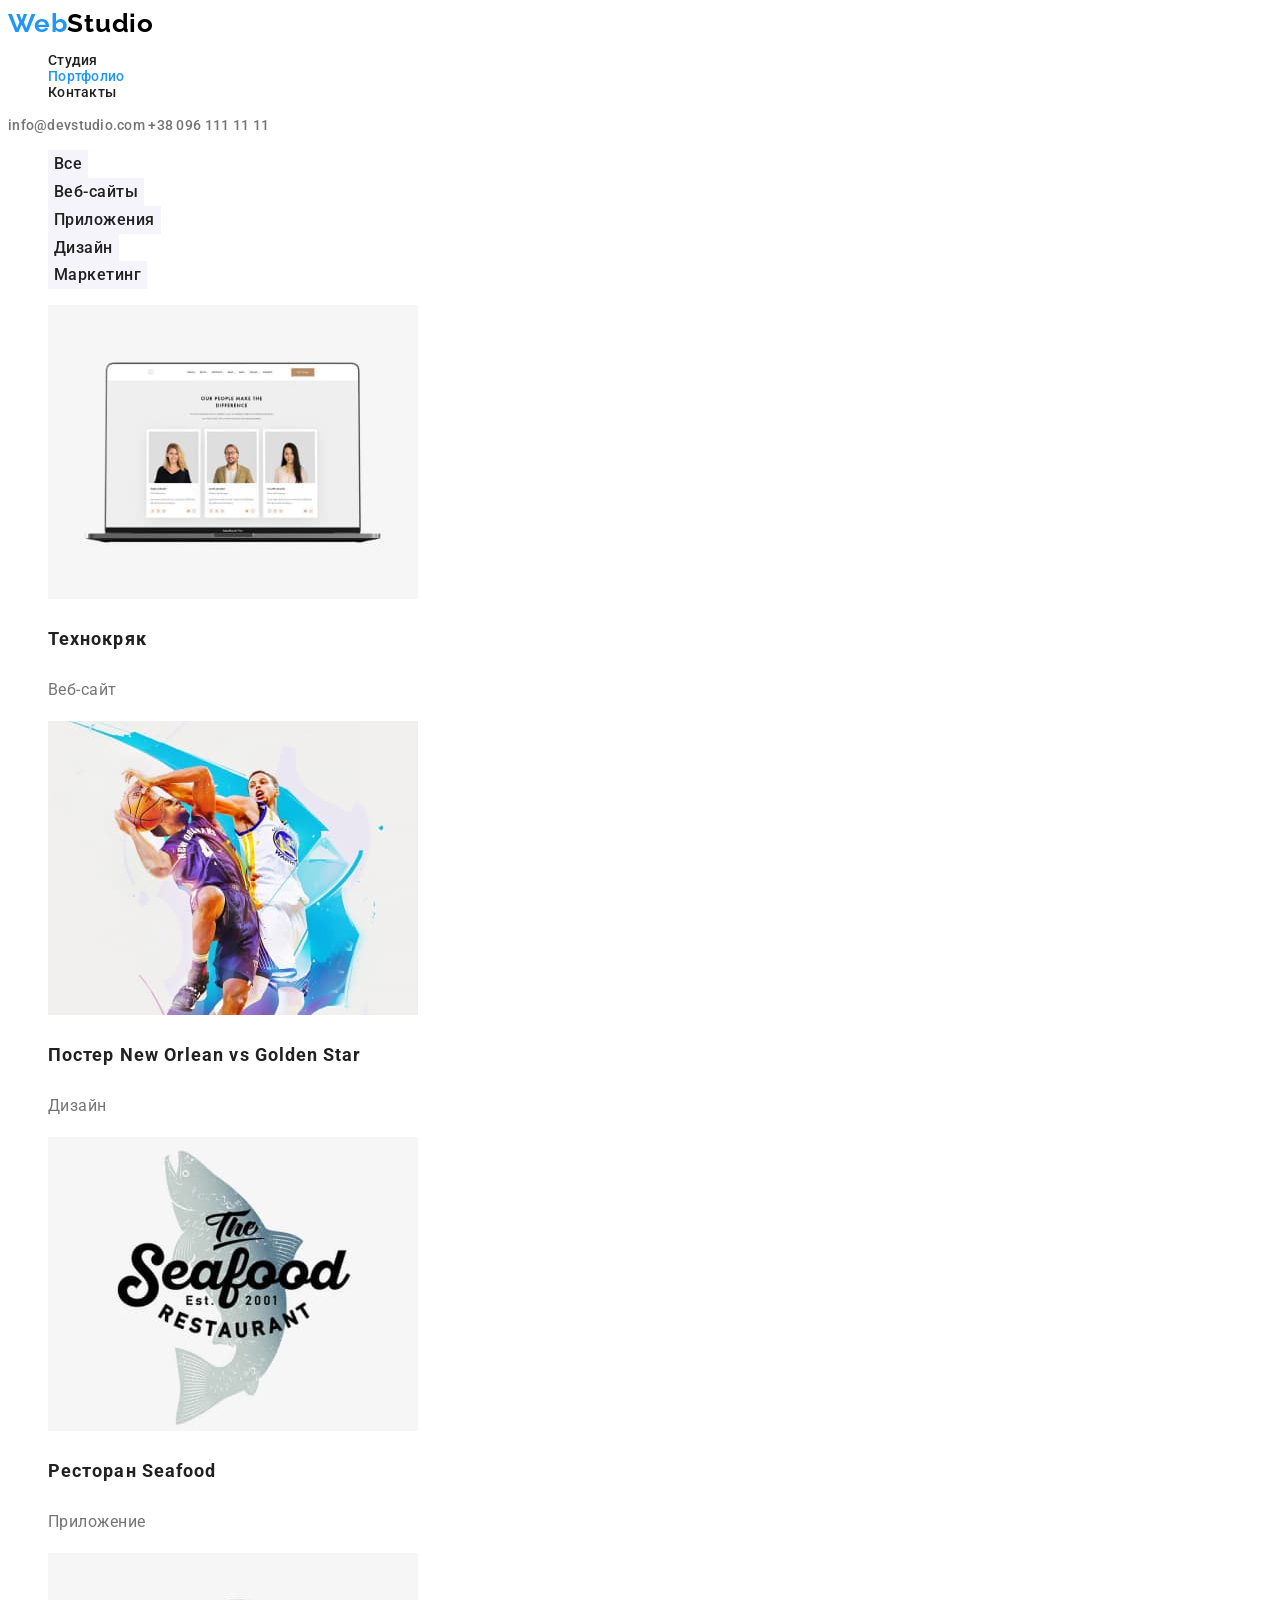
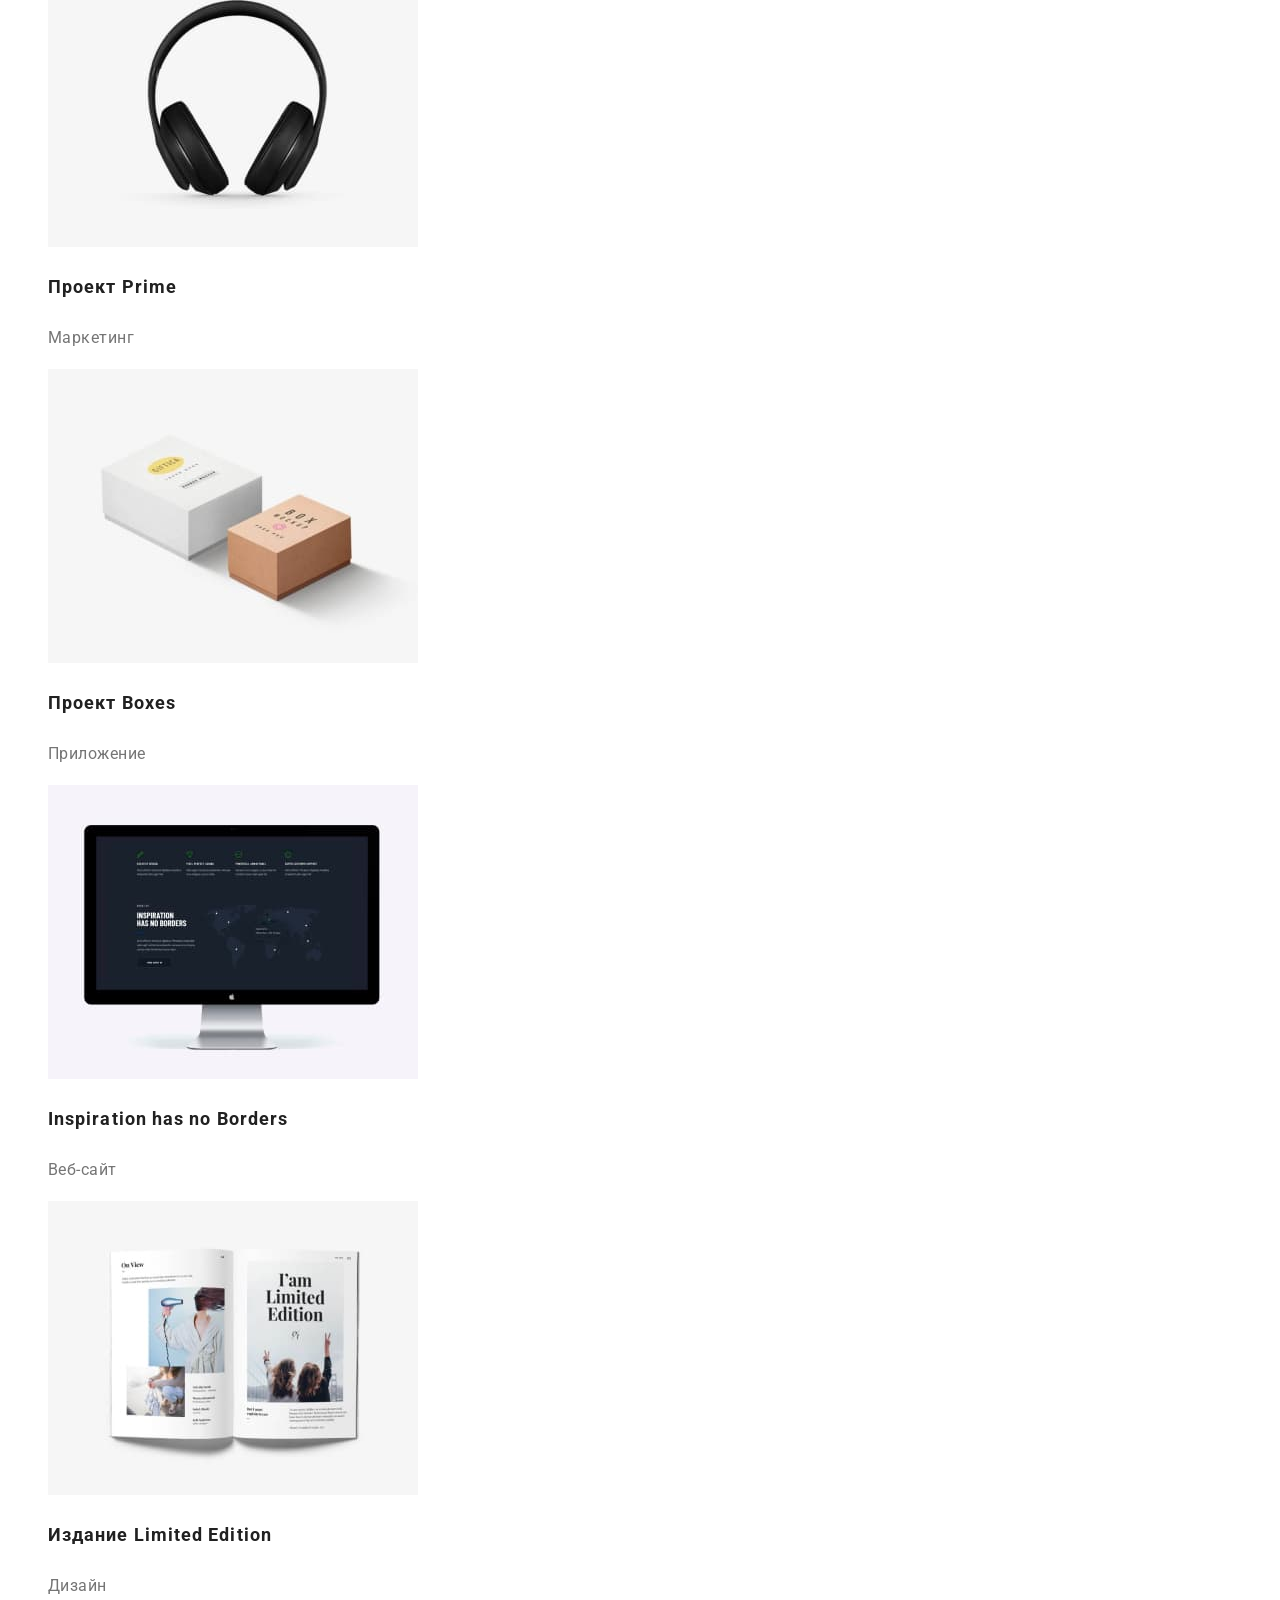
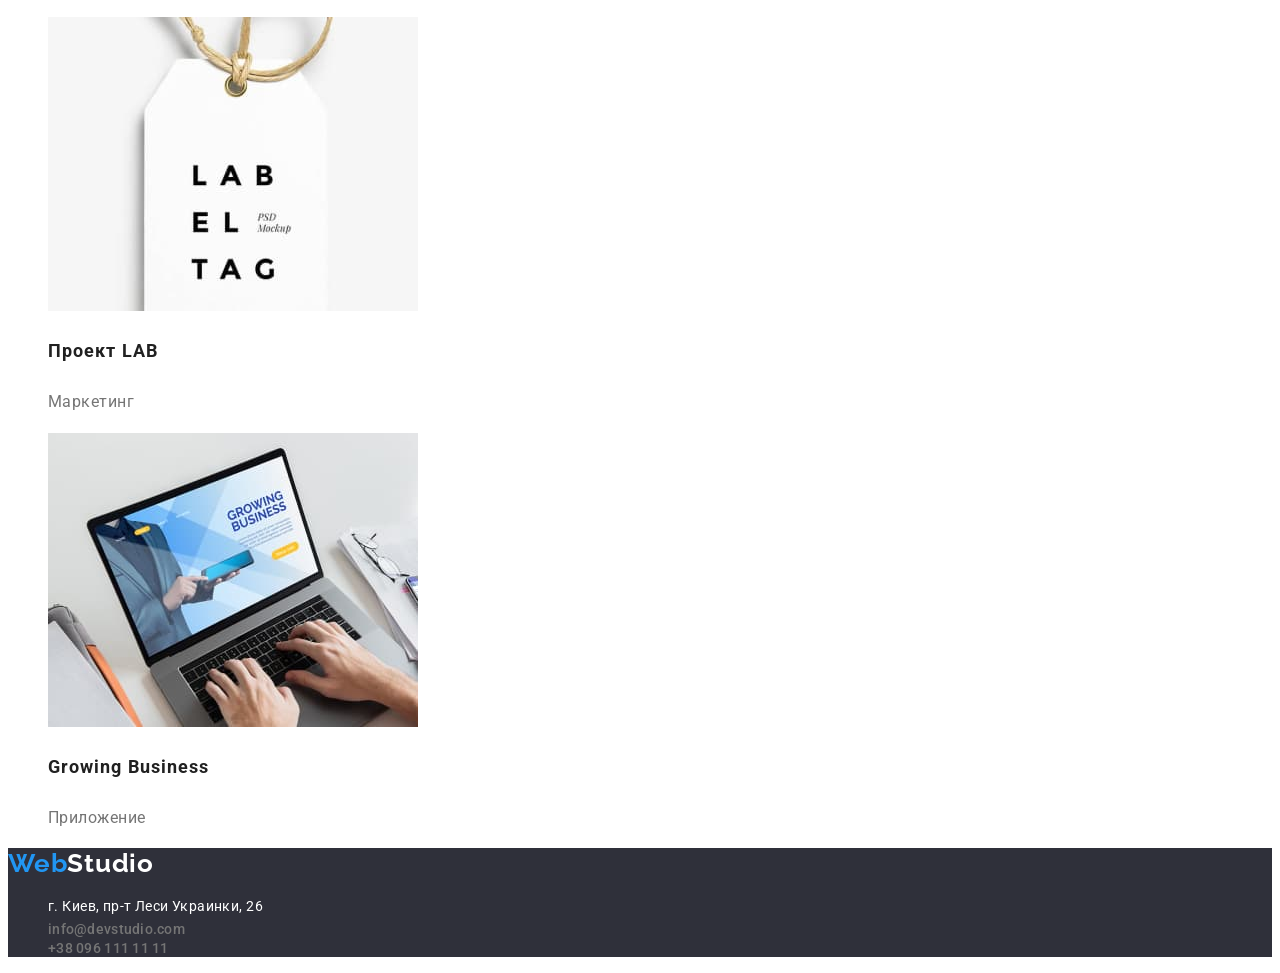
==== portfolio.html @ 73233904 "hw-02 portfolio Added images and portfolio page" ====
<!DOCTYPE html>
<html lang="ru">
<head>
    <meta charset="UTF-8">
    <meta http-equiv="X-UA-Compatible" content="IE=edge">
    <meta name="viewport" content="width=device-width, initial-scale=1.0">
    <title>WebStudio portfolio</title>
    <link rel="preconnect" href="https://fonts.googleapis.com">
    <link rel="preconnect" href="https://fonts.gstatic.com" crossorigin>
    <link
        href="https://fonts.googleapis.com/css2?family=Raleway:ital,wght@0,700;1,700&family=Roboto:ital,wght@0,400;0,500;0,700;0,900;1,400;1,500;1,700;1,900&display=swap"
        rel="stylesheet">
    <link rel="stylesheet" href="./css/styles.css">
</head>

<body class="body">
    <header>
        <nav>
            <!--Логотип студії-->
            <a class="logo-color-first logo link" href="/">Web<span class="logo-color-second logo">Studio</span>
            </a>

            <!-- навігація на інші сторінки-->
            <ul class="nav-list list">
                <li class="nav-list-item">
                    <a class="nav-list-link link" href="./index.html">Студия</a>
                </li>
                <li class="nav-list-item">
                    <a class="current-nav-list-item link" href="./portfolio.html">Портфолио</a>
                </li>
                <li class="nav-list-item">
                    <a class="nav-list-link link" href="">Контакты</a>
                </li>
            </ul>
        </nav>
    
        <!-- зворотний звязок-->
        <div>
            <a class="contact-list-link link" href="mailto:info@devstudio.com">info@devstudio.com </a>
            <a class="contact-list-link link" href="tel:+380961111111">+38 096 111 11 11</a>
        </div>
    </header>

    <main>
        <section>
            <!-- Список із кнопками : -->
            <ul class="list">
                <li><button class="portfolio-btn" type="button">Все</button></li>
                <li><button class="portfolio-btn" type="button">Веб-сайты</button></li>
                <li><button class="portfolio-btn" type="button">Приложения</button></li>
                <li><button class="portfolio-btn" type="button">Дизайн</button></li>
                <li><button class="portfolio-btn" type="button">Маркетинг</button></li>
            </ul>
            <!-- список проектів : -->
            <ul class="list">
                <li>
                    <div>
                        <img src="./images/p-technokriak.jpg" width="370" alt="Технокряк">
                        <h3 class="portfolio-item-title">Технокряк</h3>
                        <p class="portfolio-item-description">Веб-сайт</p>
                    </div>
                </li>
                <li>
                    <div>
                        <img src="./images/p-neworlean.jpg" width="370" alt="Постер New Orlean vs Golden Star">
                        <h3 class="portfolio-item-title">Постер New Orlean vs Golden Star</h3>
                        <p class="portfolio-item-description">Дизайн</p>
                    </div>
                </li>
                <li>
                    <div>
                        <img src="./images/p-seafood.jpg" width="370" alt="Ресторан Seafood">
                        <h3 class="portfolio-item-title">Ресторан Seafood</h3>
                        <p class="portfolio-item-description">Приложение</p>
                    </div>
                </li>
                <li>
                    <div>
                        <img src="./images/p-prime.jpg" width="370" alt="Проект Prime">
                        <h3 class="portfolio-item-title">Проект Prime</h3>
                        <p class="portfolio-item-description">Маркетинг</p>
                    </div>
                </li>
                <li>
                    <div>
                        <img src="./images/p-boxes.jpg" width="370" alt="Проект Boxes">
                        <h3 class="portfolio-item-title">Проект Boxes</h3>
                        <p class="portfolio-item-description">Приложение</p>
                    </div>
                </li>
                <li>
                    <div>
                        <img src="./images/p-inspir.jpg" width="370" alt="Inspiration has no Borders">
                        <h3 class="portfolio-item-title">Inspiration has no Borders</h3>
                        <p class="portfolio-item-description">Веб-сайт</p>
                    </div>
                </li>
                <li>
                    <div>
                        <img src="./images/p-limedit.jpg" width="370" alt="Издание Limited Edition">
                        <h3 class="portfolio-item-title">Издание Limited Edition</h3>
                        <p class="portfolio-item-description">Дизайн</p>
                    </div>
                </li>
                <li>
                    <div>
                        <img src="./images/p-lab.jpg" width="370" alt="Проект LAB">
                        <h3 class="portfolio-item-title">Проект LAB</h3>
                        <p class="portfolio-item-description">Маркетинг</p>
                    </div>
                </li>
                <li>
                    <div>
                        <img src="./images/p-growing.jpg" width="370" alt="Growing Business">
                        <h3 class="portfolio-item-title">Growing Business</h3>
                        <p class="portfolio-item-description">Приложение</p>
                    </div>
                </li>
            </ul>
        </section>
    </main>

    <footer class="footer">
        <a class="logo-color-first logo link" href="/">Web<span class="logo-color-footer logo">Studio</span></a>
        <address class="address-text">
                <!-- зворотний звязок: -->
                <ul class="list">
                    <li><a class="contact-address-link link"
                            href="https://www.google.com.ua/maps/place/%D0%B1%D1%83%D0%BB%D1%8C%D0%B2%D0%B0%D1%80+%D0%9B%D0%B5%D1%81%D1%96+%D0%A3%D0%BA%D1%80%D0%B0%D1%97%D0%BD%D0%BA%D0%B8,+26,+%D0%9A%D0%B8%D1%97%D0%B2,+02000/@50.4265841,30.5361971,17z/data=!3m1!4b1!4m5!3m4!1s0x40d4cf0e033ecbe9:0x57a4dffefec77da0!8m2!3d50.4265807!4d30.5383858">
                            г. Киев, пр-т Леси Украинки, 26</a></li>
                    <li><a class="contact-list-link link" href="mailto:info@devstudio.com">info@devstudio.com</a></li>
                    <li><a class="contact-list-link link" href="tel:+380961111111">+38 096 111 11 11</a></li>
                </ul>
        </address>
    </footer>
    
</body>
</html>
---- css/styles.css ----
:root {
  --primary-font-family: "Roboto", sans-serif;
  --primary-text-color-dark: #212121;
  --secondary-text-color-light: #757575;
  --logo-font-family: "Raleway", sans-serif;
  --logo-color-first: #2196f3;
  --logo-color-second: #000;
  --nav-active-page-color: #2196f3;
  --nav-accent-color: #2196f3;
  --body-background-color: #ffffff;
  --body-background-color-dark: #2f303a;
  --main-title-text-color: #ffffff;
  --button-color: #2196f3;
  --button-hover-color: #188ce8;
  --team-background-color: #f5f4fa;
  --logo-color-footer: #ffff;

  --portfolio-btn-color: #f5f4fa;
}

.body {
  font-family: var(--primary-font-family);
  color: var(--primary-text-color-dark);
  background-color: var(--body-background-color);
}

.list {
  list-style: none;
}

.link {
  text-decoration: none;
}

/* ######################    header section   ####################*/
.logo {
  font-family: var(--logo-font-family);
  font-weight: bold;
  font-size: 26px;
  line-height: 1.19;
  letter-spacing: 0.03em;
}
.logo-color-first {
  color: var(--logo-color-first);
}
.logo-color-second {
  color: var(--logo-color-second);
}
.nav-list {
  font-weight: 500;
  font-size: 14px;
  line-height: 1.14;
  letter-spacing: 0.02em;
}

/* підсвічування посилання активної сторінки іншим кольором:  */
.current-nav-list-item {
  color: var(--nav-active-page-color);
}
.nav-list-link {
  color: var(--primary-text-color-dark);
}
.nav-list-link:hover,
.nav-list-link:focus {
  color: var(--nav-accent-color);
}
.contact-list-link {
  color: var(--secondary-text-color-light);
  font-weight: 500;
  font-size: 14px;
  line-height: 1.14;
  letter-spacing: 0.02em;
}
.contact-list-link:hover,
.contact-list-link:focus {
  color: var(--nav-accent-color);
}
/* ######################    section hero  whith button    ####################*/
.section-button {
  background-color: var(--body-background-color-dark);
}
.main-title {
  font-weight: 900;
  font-size: 44px;
  line-height: 1.36;
  text-align: center;
  letter-spacing: 0.06em;
  text-transform: uppercase;
  color: var(--main-title-text-color);
}
.modal-btn {
  font-family: inherit;
  font-weight: bold;
  font-size: 16px;
  line-height: 1.87;
  display: flex;
  align-items: center;
  text-align: center;
  letter-spacing: 0.06em;
  color: var(--main-title-text-color);
  background-color: var(--button-color);
}
.modal-btn:hover,
.modal-btn.focus {
  background-color: var(--button-hover-color);
}
/* ######################    section  our qualities    ####################*/
.qualities-header {
  font-weight: bold;
  font-size: 14px;
  line-height: 1.14;
  letter-spacing: 0.03em;
  text-transform: uppercase;
}
.qualities-text {
  font-weight: normal;
  font-size: 14px;
  line-height: 1.71;
  letter-spacing: 0.03em;
  color: var(--secondary-text-color-light);
}
.work-header {
  font-weight: bold;
  font-size: 36px;
  line-height: 1.17;
  text-align: center;
  letter-spacing: 0.03em;
}
/* ######################    section  our team    ####################*/
.team-section {
  background-color: var(--team-background-color);
}
.team-header {
  font-weight: bold;
  font-size: 36px;
  line-height: 1.17;
  text-align: center;
  letter-spacing: 0.03em;
}
.person-header {
  font-weight: 500;
  font-size: 16px;
  line-height: 1.19;
  text-align: center;
  letter-spacing: 0.03em;
}
.person-position {
  font-weight: normal;
  font-size: 16px;
  line-height: 19px;
  text-align: center;
  letter-spacing: 0.03em;
  color: var(--secondary-text-color-light);
}
/* ######################    section  footer    ####################*/
.footer {
  background-color: var(--body-background-color-dark);
}
.logo-color-footer {
  color: var(--logo-color-footer);
}
.address-text {
  font-style: normal;
}
.contact-address-link {
  font-weight: normal;
  font-size: 14px;
  line-height: 1.71;
  letter-spacing: 0.03em;
  color: var(--main-title-text-color);
}
.contact-address-link:hover,
.contact-address-link:focus {
  color: var(--nav-accent-color);
}
/* ################################################################ */
/* ######################    portfolio  page    ####################*/
.portfolio-btn {
  font-family: inherit;
  font-weight: 500;
  font-size: 16px;
  line-height: 1.62;
  text-align: center;
  letter-spacing: 0.03em;
  color: var(--primary-text-color-dark);
  background-color: var(--portfolio-btn-color);
  display: flex;
  align-items: center;
  border: none;
}
.portfolio-btn:hover,
.portfolio-btn:focus {
  background-color: var(--button-color);
  color: var(--main-title-text-color);
}
.portfolio-item-title {
  font-weight: bold;
  font-size: 18px;
  line-height: 2;
  letter-spacing: 0.06em;
}
.portfolio-item-description {
  font-size: 16px;
  line-height: 1.87;
  letter-spacing: 0.03em;
  color: var(--secondary-text-color-light);
}
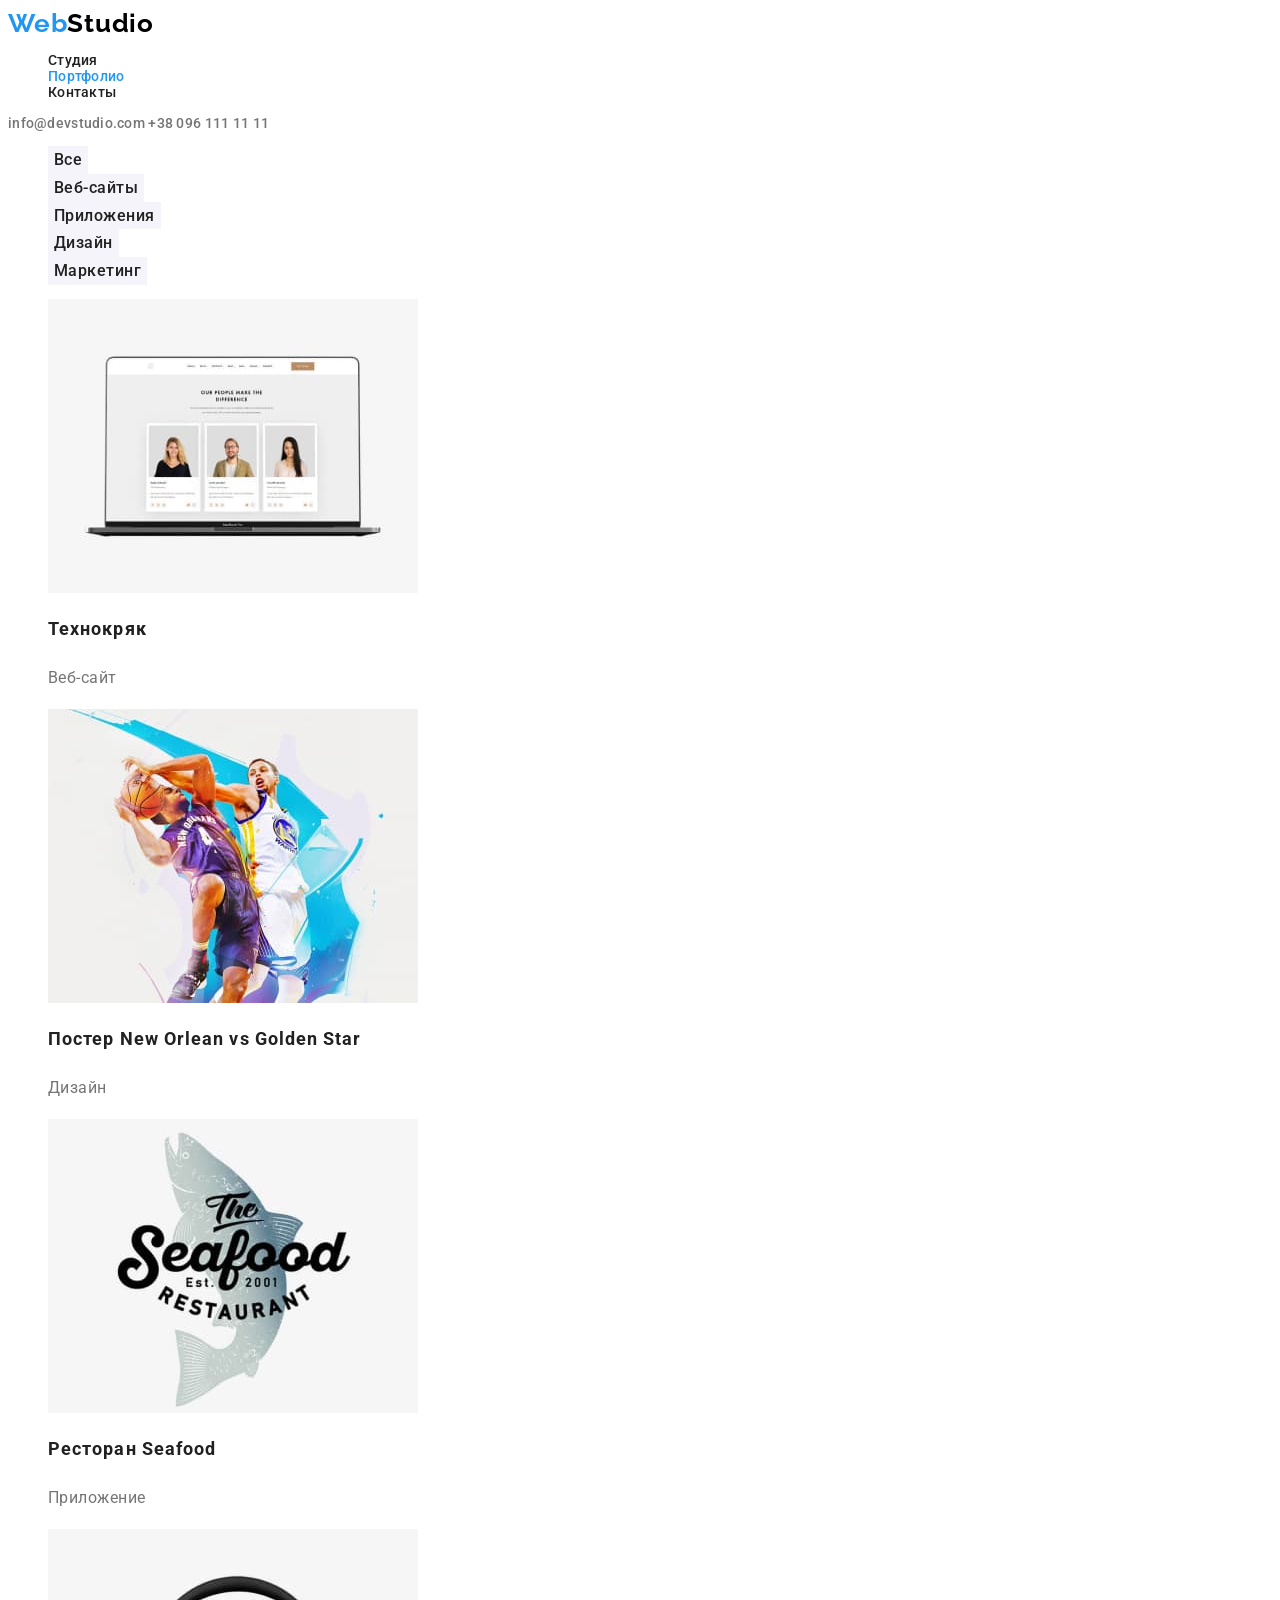
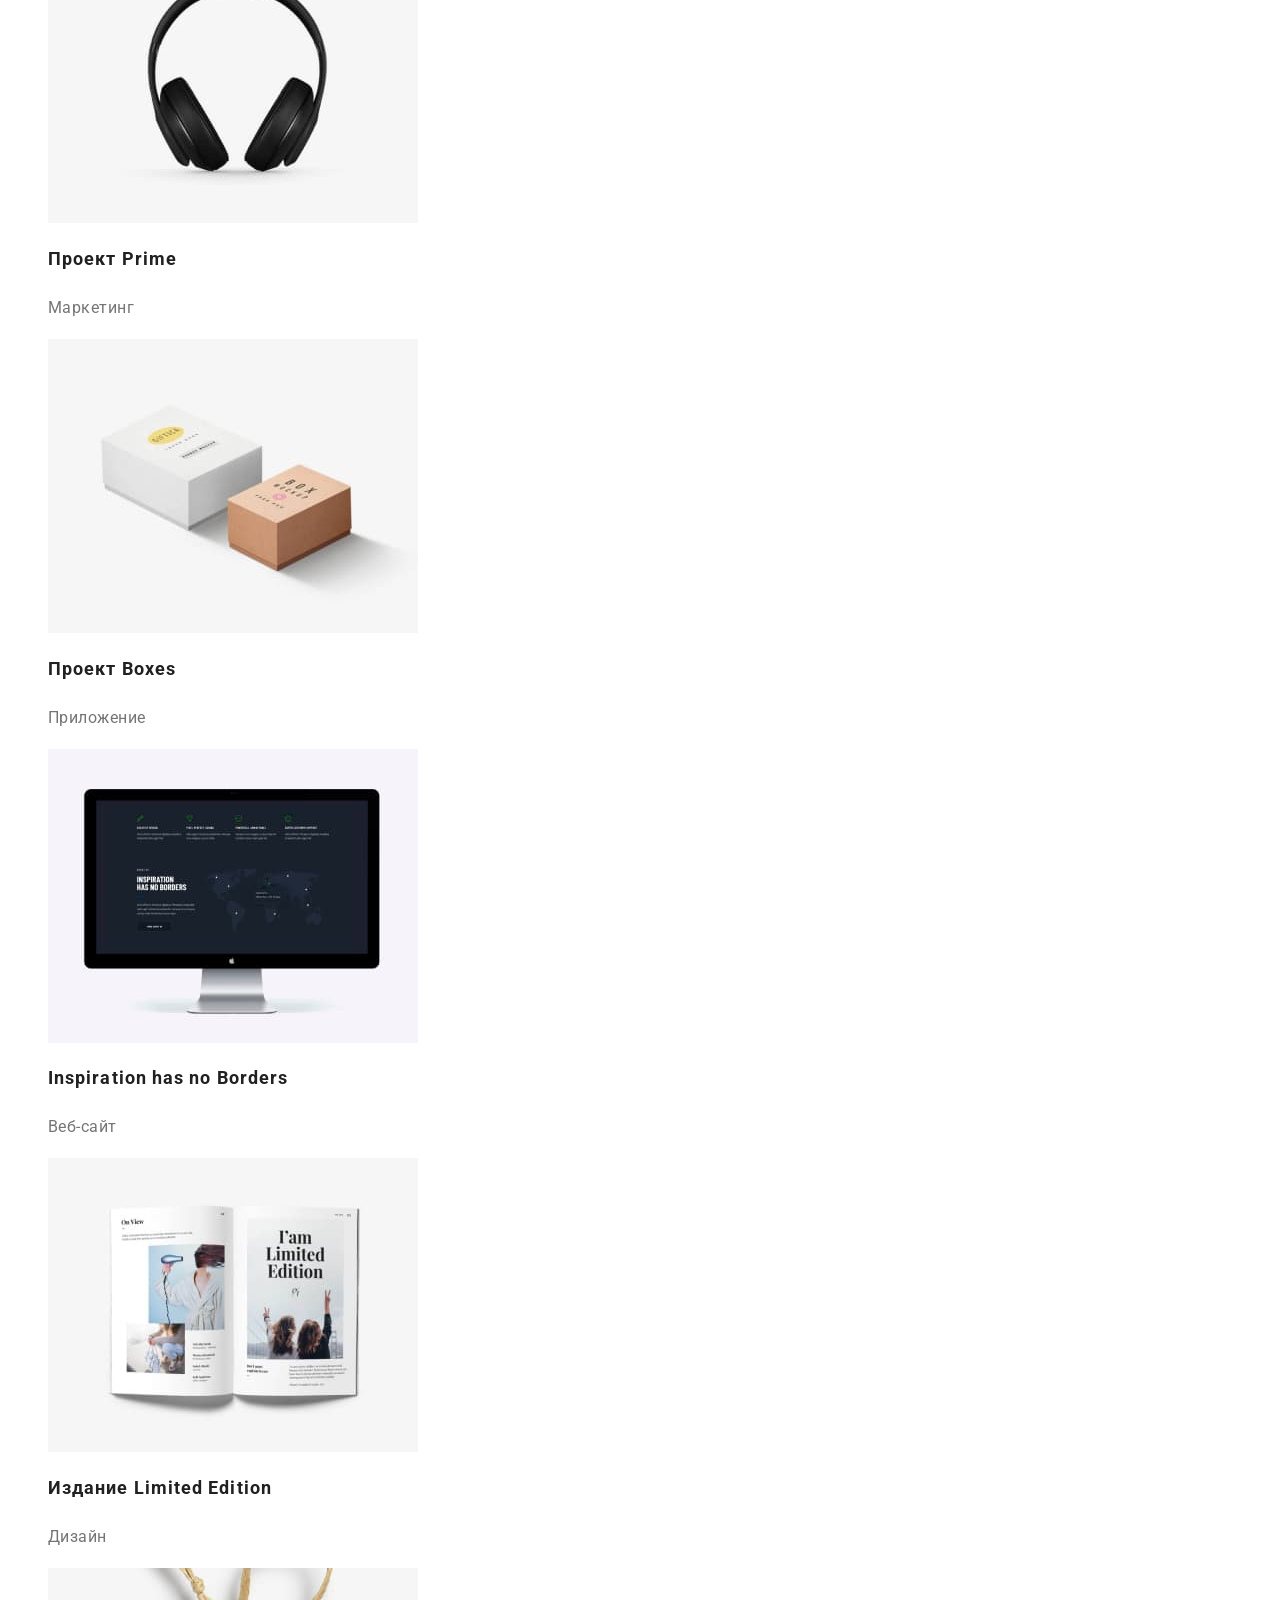
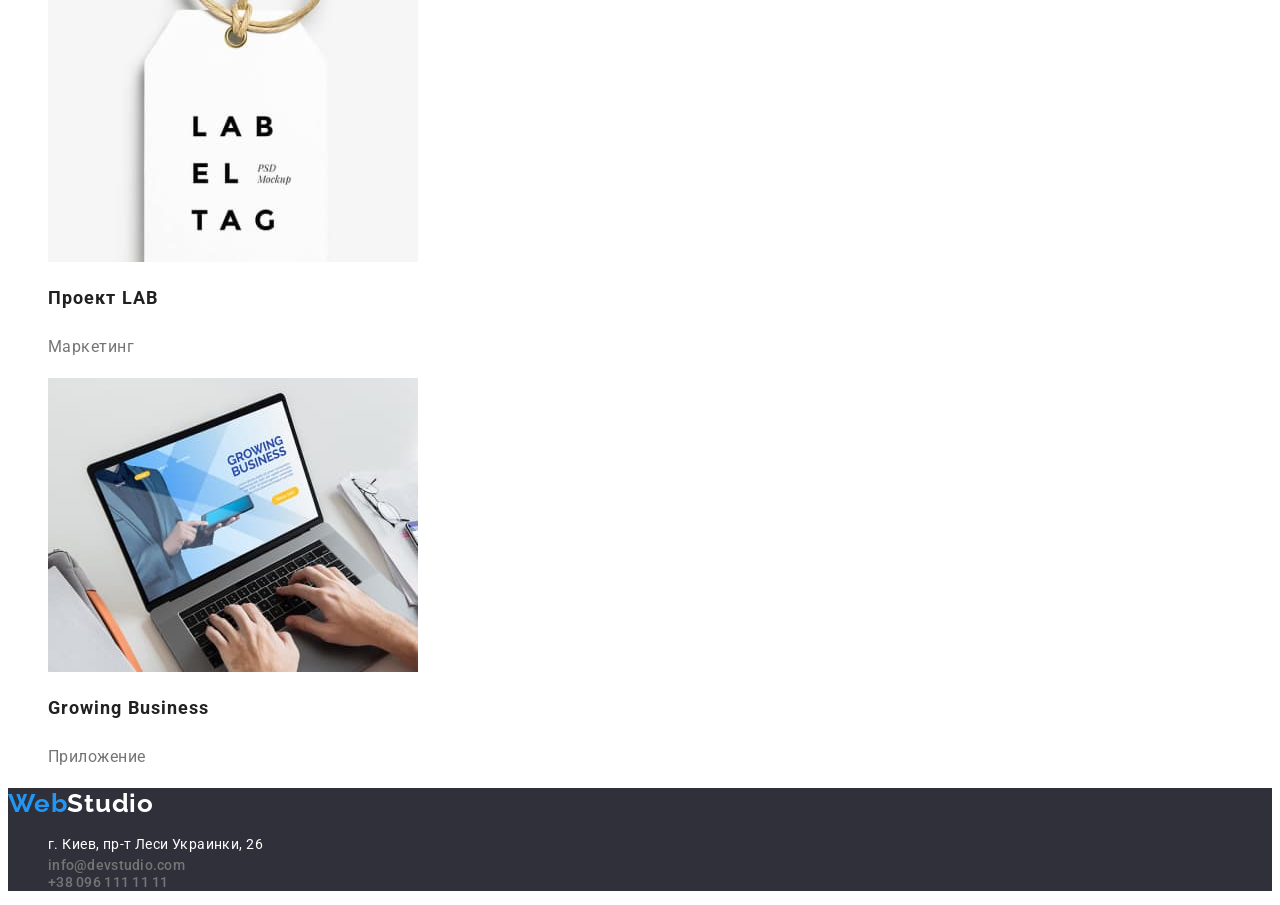
==== commit c41518fb: "portfolio edited .body {    --- replaced -->   body { deleted div's added <a..> to  inside <ul> in s" ====
--- a/portfolio.html
+++ b/portfolio.html
@@ -13,11 +13,11 @@
     <link rel="stylesheet" href="./css/styles.css">
 </head>
 
-<body class="body">
+<body>
     <header>
         <nav>
             <!--Логотип студії-->
-            <a class="logo-color-first logo link" href="/">Web<span class="logo-color-second logo">Studio</span>
+            <a class="logo-color-first logo link" href="./index.html">Web<span class="logo-color-second logo">Studio</span>
             </a>
 
             <!-- навігація на інші сторінки-->
@@ -43,6 +43,9 @@
 
     <main>
         <section>
+            <!-- Прихований заголовок з коротким описом -->
+            <h1 hidden>Портфолио WebStudio: наши проекты</h1>
+
             <!-- Список із кнопками : -->
             <ul class="list">
                 <li><button class="portfolio-btn" type="button">Все</button></li>
@@ -54,67 +57,67 @@
             <!-- список проектів : -->
             <ul class="list">
                 <li>
-                    <div>
+                    <a class="link" href="">
                         <img src="./images/p-technokriak.jpg" width="370" alt="Технокряк">
-                        <h3 class="portfolio-item-title">Технокряк</h3>
+                        <h2 class="portfolio-item-title">Технокряк</h2>
                         <p class="portfolio-item-description">Веб-сайт</p>
-                    </div>
+                    </a>
                 </li>
                 <li>
-                    <div>
+                    <a class="link" href="">
                         <img src="./images/p-neworlean.jpg" width="370" alt="Постер New Orlean vs Golden Star">
-                        <h3 class="portfolio-item-title">Постер New Orlean vs Golden Star</h3>
+                        <h2 class="portfolio-item-title">Постер New Orlean vs Golden Star</h2>
                         <p class="portfolio-item-description">Дизайн</p>
-                    </div>
+                    </a>
                 </li>
                 <li>
-                    <div>
+                    <a class="link" href="">
                         <img src="./images/p-seafood.jpg" width="370" alt="Ресторан Seafood">
-                        <h3 class="portfolio-item-title">Ресторан Seafood</h3>
+                        <h2 class="portfolio-item-title">Ресторан Seafood</h2>
                         <p class="portfolio-item-description">Приложение</p>
-                    </div>
+                    </a>
                 </li>
                 <li>
-                    <div>
+                    <a class="link" href="">
                         <img src="./images/p-prime.jpg" width="370" alt="Проект Prime">
-                        <h3 class="portfolio-item-title">Проект Prime</h3>
+                        <h2 class="portfolio-item-title">Проект Prime</h2>
                         <p class="portfolio-item-description">Маркетинг</p>
-                    </div>
+                    </a>
                 </li>
                 <li>
-                    <div>
+                    <a class="link" href="">
                         <img src="./images/p-boxes.jpg" width="370" alt="Проект Boxes">
-                        <h3 class="portfolio-item-title">Проект Boxes</h3>
+                        <h2 class="portfolio-item-title">Проект Boxes</h2>
                         <p class="portfolio-item-description">Приложение</p>
-                    </div>
+                    </a>
                 </li>
                 <li>
-                    <div>
+                    <a class="link" href="">
                         <img src="./images/p-inspir.jpg" width="370" alt="Inspiration has no Borders">
-                        <h3 class="portfolio-item-title">Inspiration has no Borders</h3>
+                        <h2 class="portfolio-item-title">Inspiration has no Borders</h2>
                         <p class="portfolio-item-description">Веб-сайт</p>
-                    </div>
+                    </a>
                 </li>
                 <li>
-                    <div>
+                    <a class="link" href="">
                         <img src="./images/p-limedit.jpg" width="370" alt="Издание Limited Edition">
-                        <h3 class="portfolio-item-title">Издание Limited Edition</h3>
+                        <h2 class="portfolio-item-title">Издание Limited Edition</h2>
                         <p class="portfolio-item-description">Дизайн</p>
-                    </div>
+                    </a>
                 </li>
                 <li>
-                    <div>
+                    <a class="link" href="">
                         <img src="./images/p-lab.jpg" width="370" alt="Проект LAB">
-                        <h3 class="portfolio-item-title">Проект LAB</h3>
+                        <h2 class="portfolio-item-title">Проект LAB</h2>
                         <p class="portfolio-item-description">Маркетинг</p>
-                    </div>
+                    </a>
                 </li>
                 <li>
-                    <div>
+                    <a class="link" href="">
                         <img src="./images/p-growing.jpg" width="370" alt="Growing Business">
-                        <h3 class="portfolio-item-title">Growing Business</h3>
+                        <h2 class="portfolio-item-title">Growing Business</h2>
                         <p class="portfolio-item-description">Приложение</p>
-                    </div>
+                    </a>
                 </li>
             </ul>
         </section>
--- a/css/styles.css
+++ b/css/styles.css
@@ -18,8 +18,10 @@
   --portfolio-btn-color: #f5f4fa;
 }
 
-.body {
+body {
   font-family: var(--primary-font-family);
+  font-size: 14px;
+  letter-spacing: 0.03em;
   color: var(--primary-text-color-dark);
   background-color: var(--body-background-color);
 }
@@ -113,7 +115,6 @@
   text-transform: uppercase;
 }
 .qualities-text {
-  font-weight: normal;
   font-size: 14px;
   line-height: 1.71;
   letter-spacing: 0.03em;
@@ -145,7 +146,6 @@
   letter-spacing: 0.03em;
 }
 .person-position {
-  font-weight: normal;
   font-size: 16px;
   line-height: 19px;
   text-align: center;
@@ -163,7 +163,6 @@
   font-style: normal;
 }
 .contact-address-link {
-  font-weight: normal;
   font-size: 14px;
   line-height: 1.71;
   letter-spacing: 0.03em;
@@ -198,6 +197,7 @@
   font-size: 18px;
   line-height: 2;
   letter-spacing: 0.06em;
+  color: var(--primary-text-color-dark);
 }
 .portfolio-item-description {
   font-size: 16px;
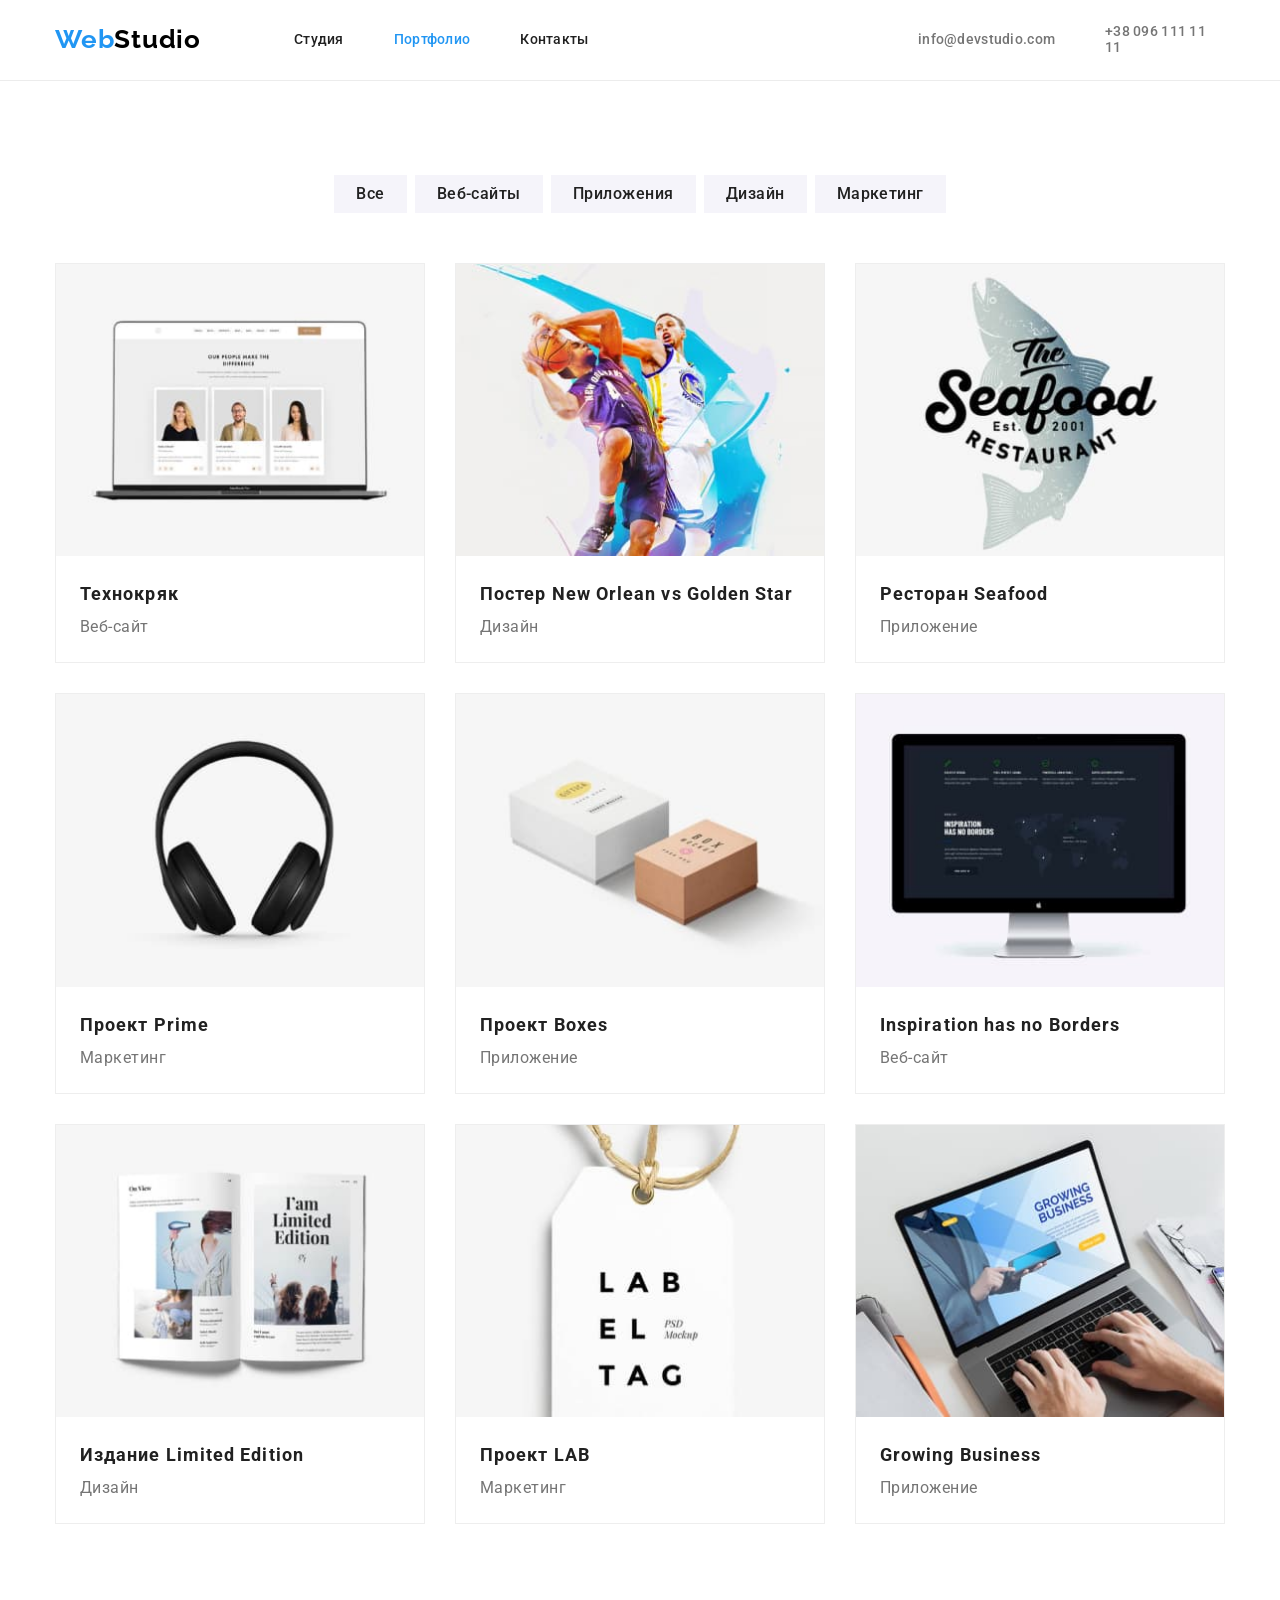
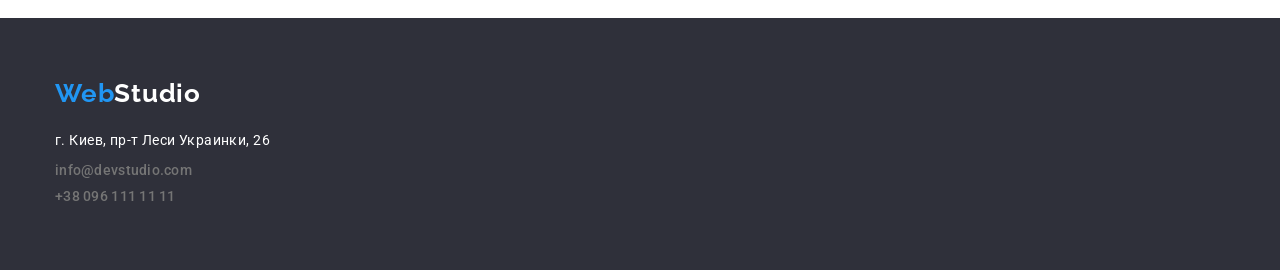
==== commit a139c654: "hw-3" ====
--- a/portfolio.html
+++ b/portfolio.html
@@ -10,131 +10,162 @@
     <link
         href="https://fonts.googleapis.com/css2?family=Raleway:ital,wght@0,700;1,700&family=Roboto:ital,wght@0,400;0,500;0,700;0,900;1,400;1,500;1,700;1,900&display=swap"
         rel="stylesheet">
+    <link rel="stylesheet" href="https://cdnjs.cloudflare.com/ajax/libs/modern-normalize/1.1.0/modern-normalize.min.css"
+        integrity="sha512-wpPYUAdjBVSE4KJnH1VR1HeZfpl1ub8YT/NKx4PuQ5NmX2tKuGu6U/JRp5y+Y8XG2tV+wKQpNHVUX03MfMFn9Q=="
+        crossorigin="anonymous" referrerpolicy="no-referrer" />
     <link rel="stylesheet" href="./css/styles.css">
 </head>
 
 <body>
-    <header>
-        <nav>
-            <!--Логотип студії-->
-            <a class="logo-color-first logo link" href="./index.html">Web<span class="logo-color-second logo">Studio</span>
-            </a>
-
-            <!-- навігація на інші сторінки-->
-            <ul class="nav-list list">
-                <li class="nav-list-item">
-                    <a class="nav-list-link link" href="./index.html">Студия</a>
-                </li>
-                <li class="nav-list-item">
-                    <a class="current-nav-list-item link" href="./portfolio.html">Портфолио</a>
-                </li>
-                <li class="nav-list-item">
-                    <a class="nav-list-link link" href="">Контакты</a>
-                </li>
-            </ul>
-        </nav>
+    <header class="header">
+        <div class="container header-container">
+            <nav class="navigation">
+                <!--Логотип студії-->
+                <a class="logo-color-first logo link" href="./index.html">Web<span
+                        class="logo-color-second logo">Studio</span>
+                </a>
     
-        <!-- зворотний звязок-->
-        <div>
-            <a class="contact-list-link link" href="mailto:info@devstudio.com">info@devstudio.com </a>
-            <a class="contact-list-link link" href="tel:+380961111111">+38 096 111 11 11</a>
+                <!-- навігація на інші сторінки-->
+                <ul class="nav-list list">
+                    <li class="nav-list-item">
+                        <a class="nav-list-link link" href="./index.html">Студия</a>
+                    </li>
+                    <li class="nav-list-item">
+                        <a class="current-nav-list-item link" href="./portfolio.html">Портфолио</a>
+                    </li>
+                    <li class="nav-list-item">
+                        <a class="nav-list-link link" href="">Контакты</a>
+                    </li>
+                </ul>
+            </nav>
+            <!-- зворотний звязок-->
+            <div class="contact-header">
+                <a class="contact-list-link link" href="mailto:info@devstudio.com">info@devstudio.com </a>
+                <a class="contact-list-link link" href="tel:+380961111111">+38 096 111 11 11</a>
+            </div>
         </div>
     </header>
 
     <main>
-        <section>
-            <!-- Прихований заголовок з коротким описом -->
-            <h1 hidden>Портфолио WebStudio: наши проекты</h1>
+        <section class="section">
+            <div class="container">
+                <!-- Прихований заголовок з коротким описом -->
+                <h1 hidden>Портфолио WebStudio: наши проекты</h1>
 
-            <!-- Список із кнопками : -->
-            <ul class="list">
-                <li><button class="portfolio-btn" type="button">Все</button></li>
-                <li><button class="portfolio-btn" type="button">Веб-сайты</button></li>
-                <li><button class="portfolio-btn" type="button">Приложения</button></li>
-                <li><button class="portfolio-btn" type="button">Дизайн</button></li>
-                <li><button class="portfolio-btn" type="button">Маркетинг</button></li>
-            </ul>
+                <!-- Список із кнопками : -->
+                <ul class="portfolio-buttons list">
+                    <li><button class="portfolio-btn" type="button">Все</button></li>
+                    <li><button class="portfolio-btn" type="button">Веб-сайты</button></li>
+                    <li><button class="portfolio-btn" type="button">Приложения</button></li>
+                    <li><button class="portfolio-btn" type="button">Дизайн</button></li>
+                    <li><button class="portfolio-btn" type="button">Маркетинг</button></li>
+                </ul>
+            </div>
             <!-- список проектів : -->
-            <ul class="list">
-                <li>
-                    <a class="link" href="">
-                        <img src="./images/p-technokriak.jpg" width="370" alt="Технокряк">
-                        <h2 class="portfolio-item-title">Технокряк</h2>
-                        <p class="portfolio-item-description">Веб-сайт</p>
-                    </a>
-                </li>
-                <li>
-                    <a class="link" href="">
-                        <img src="./images/p-neworlean.jpg" width="370" alt="Постер New Orlean vs Golden Star">
-                        <h2 class="portfolio-item-title">Постер New Orlean vs Golden Star</h2>
-                        <p class="portfolio-item-description">Дизайн</p>
-                    </a>
-                </li>
-                <li>
-                    <a class="link" href="">
-                        <img src="./images/p-seafood.jpg" width="370" alt="Ресторан Seafood">
-                        <h2 class="portfolio-item-title">Ресторан Seafood</h2>
-                        <p class="portfolio-item-description">Приложение</p>
-                    </a>
-                </li>
-                <li>
-                    <a class="link" href="">
-                        <img src="./images/p-prime.jpg" width="370" alt="Проект Prime">
-                        <h2 class="portfolio-item-title">Проект Prime</h2>
-                        <p class="portfolio-item-description">Маркетинг</p>
-                    </a>
-                </li>
-                <li>
-                    <a class="link" href="">
-                        <img src="./images/p-boxes.jpg" width="370" alt="Проект Boxes">
-                        <h2 class="portfolio-item-title">Проект Boxes</h2>
-                        <p class="portfolio-item-description">Приложение</p>
-                    </a>
-                </li>
-                <li>
-                    <a class="link" href="">
-                        <img src="./images/p-inspir.jpg" width="370" alt="Inspiration has no Borders">
-                        <h2 class="portfolio-item-title">Inspiration has no Borders</h2>
-                        <p class="portfolio-item-description">Веб-сайт</p>
-                    </a>
-                </li>
-                <li>
-                    <a class="link" href="">
-                        <img src="./images/p-limedit.jpg" width="370" alt="Издание Limited Edition">
-                        <h2 class="portfolio-item-title">Издание Limited Edition</h2>
-                        <p class="portfolio-item-description">Дизайн</p>
-                    </a>
-                </li>
-                <li>
-                    <a class="link" href="">
-                        <img src="./images/p-lab.jpg" width="370" alt="Проект LAB">
-                        <h2 class="portfolio-item-title">Проект LAB</h2>
-                        <p class="portfolio-item-description">Маркетинг</p>
-                    </a>
-                </li>
-                <li>
-                    <a class="link" href="">
-                        <img src="./images/p-growing.jpg" width="370" alt="Growing Business">
-                        <h2 class="portfolio-item-title">Growing Business</h2>
-                        <p class="portfolio-item-description">Приложение</p>
-                    </a>
-                </li>
-            </ul>
+            <div class="container">
+                <ul class="portfolio-list list">
+                    <li class="portfolio-item">
+                        <a class="link" href="">
+                            <img src="./images/p-technokriak.jpg" width="370" alt="Технокряк">
+                            <div class="portfolio-item-footer">
+                                <h2 class="portfolio-item-title">Технокряк</h2>
+                                <p class="portfolio-item-description">Веб-сайт</p>
+                            </div>
+                        </a>
+                    </li>
+                    <li class="portfolio-item">
+                        <a class="link" href="">
+                            <img src="./images/p-neworlean.jpg" width="370" alt="Постер New Orlean vs Golden Star">
+                            <div class="portfolio-item-footer">
+                                <h2 class="portfolio-item-title">Постер New Orlean vs Golden Star</h2>
+                                <p class="portfolio-item-description">Дизайн</p>
+                            </div>
+                        </a>
+                    </li>
+                    <li class="portfolio-item">
+                        <a class="link" href="">
+                            <img src="./images/p-seafood.jpg" width="370" alt="Ресторан Seafood">
+                            <div class="portfolio-item-footer">
+                                <h2 class="portfolio-item-title">Ресторан Seafood</h2>
+                                <p class="portfolio-item-description">Приложение</p>
+                            </div>
+                        </a>
+                    </li>
+                    <li class="portfolio-item">
+                        <a class="link" href="">
+                            <img src="./images/p-prime.jpg" width="370" alt="Проект Prime">
+                            <div class="portfolio-item-footer">
+                                <h2 class="portfolio-item-title">Проект Prime</h2>
+                                <p class="portfolio-item-description">Маркетинг</p>
+                            </div>
+                        </a>
+                    </li>
+                    <li class="portfolio-item">
+                        <a class="link" href="">
+                            <img src="./images/p-boxes.jpg" width="370" alt="Проект Boxes">
+                            <div class="portfolio-item-footer">
+                                <h2 class="portfolio-item-title">Проект Boxes</h2>
+                                <p class="portfolio-item-description">Приложение</p>
+                            </div>
+                        </a>
+                    </li>
+                    <li class="portfolio-item">
+                        <a class="link" href="">
+                            <img src="./images/p-inspir.jpg" width="370" alt="Inspiration has no Borders">
+                            <div class="portfolio-item-footer">
+                                <h2 class="portfolio-item-title">Inspiration has no Borders</h2>
+                                <p class="portfolio-item-description">Веб-сайт</p>
+                            </div>
+                        </a>
+                    </li>
+                    <li class="portfolio-item">
+                        <a class="link" href="">
+                            <img src="./images/p-limedit.jpg" width="370" alt="Издание Limited Edition">
+                            <div class="portfolio-item-footer">
+                                <h2 class="portfolio-item-title">Издание Limited Edition</h2>
+                                <p class="portfolio-item-description">Дизайн</p>
+                            </div>
+                        </a>
+                    </li>
+                    <li class="portfolio-item">
+                        <a class="link" href="">
+                            <img src="./images/p-lab.jpg" width="370" alt="Проект LAB">
+                            <div class="portfolio-item-footer">
+                                <h2 class="portfolio-item-title">Проект LAB</h2>
+                                <p class="portfolio-item-description">Маркетинг</p>
+                            </div>
+                        </a>
+                    </li>
+                    <li class="portfolio-item">
+                        <a class="link" href="">
+                            <img src="./images/p-growing.jpg" width="370" alt="Growing Business">
+                            <div class="portfolio-item-footer">
+                                <h2 class="portfolio-item-title">Growing Business</h2>
+                                <p class="portfolio-item-description">Приложение</p>
+                            </div>
+                        </a>
+                    </li>
+                </ul>
+            </div>
         </section>
     </main>
 
     <footer class="footer">
-        <a class="logo-color-first logo link" href="/">Web<span class="logo-color-footer logo">Studio</span></a>
-        <address class="address-text">
+        <div class="container">
+            <a class="logo-color-first logo link" href="/">Web<span class="logo-color-footer logo">Studio</span></a>
+            <address class="address-text">
                 <!-- зворотний звязок: -->
                 <ul class="list">
-                    <li><a class="contact-address-link link"
+                    <li class="address-item"><a class="contact-address-link link"
                             href="https://www.google.com.ua/maps/place/%D0%B1%D1%83%D0%BB%D1%8C%D0%B2%D0%B0%D1%80+%D0%9B%D0%B5%D1%81%D1%96+%D0%A3%D0%BA%D1%80%D0%B0%D1%97%D0%BD%D0%BA%D0%B8,+26,+%D0%9A%D0%B8%D1%97%D0%B2,+02000/@50.4265841,30.5361971,17z/data=!3m1!4b1!4m5!3m4!1s0x40d4cf0e033ecbe9:0x57a4dffefec77da0!8m2!3d50.4265807!4d30.5383858">
                             г. Киев, пр-т Леси Украинки, 26</a></li>
-                    <li><a class="contact-list-link link" href="mailto:info@devstudio.com">info@devstudio.com</a></li>
-                    <li><a class="contact-list-link link" href="tel:+380961111111">+38 096 111 11 11</a></li>
+                    <li class="address-item"><a class="contact-list-link link"
+                            href="mailto:info@devstudio.com">info@devstudio.com</a></li>
+                    <li class="address-item"><a class="contact-list-link link" href="tel:+380961111111">+38 096 111 11
+                            11</a></li>
                 </ul>
-        </address>
+            </address>
+        </div>
     </footer>
     
 </body>
--- a/css/styles.css
+++ b/css/styles.css
@@ -26,6 +26,28 @@
   background-color: var(--body-background-color);
 }
 
+h1,
+h2,
+h3,
+h4,
+h5,
+h6,
+p {
+  margin-top: 0;
+  margin-bottom: 0;
+}
+
+ul,
+ol {
+  margin-top: 0;
+  margin-bottom: 0;
+  padding-left: 0;
+}
+img {
+  display: block;
+  max-width: 100%;
+  height: auto;
+}
 .list {
   list-style: none;
 }
@@ -34,7 +56,30 @@
   text-decoration: none;
 }
 
+.container {
+  width: 1200px;
+  padding-left: 15px;
+  padding-right: 15px;
+  margin-left: auto;
+  margin-right: auto;
+}
+.section {
+  padding: 94px 0;
+}
 /* ######################    header section   ####################*/
+.header {
+  padding-top: 24px;
+  padding-bottom: 24px;
+  border-bottom: 1px solid #ececec;
+}
+.header-container {
+  display: flex;
+  align-items: center;
+}
+.navigation {
+  display: flex;
+  align-items: center;
+}
 .logo {
   font-family: var(--logo-font-family);
   font-weight: bold;
@@ -47,14 +92,20 @@
 }
 .logo-color-second {
   color: var(--logo-color-second);
+  margin-right: 93px;
 }
 .nav-list {
+  display: flex;
+  width: 294px;
   font-weight: 500;
   font-size: 14px;
   line-height: 1.14;
   letter-spacing: 0.02em;
-}
-
+  margin-right: 330px;
+}
+.nav-list-item:not(:last-child) {
+  margin-right: 50px;
+}
 /* підсвічування посилання активної сторінки іншим кольором:  */
 .current-nav-list-item {
   color: var(--nav-active-page-color);
@@ -66,6 +117,10 @@
 .nav-list-link:focus {
   color: var(--nav-accent-color);
 }
+.contact-header {
+  display: flex;
+  align-items: center;
+}
 .contact-list-link {
   color: var(--secondary-text-color-light);
   font-weight: 500;
@@ -73,6 +128,9 @@
   line-height: 1.14;
   letter-spacing: 0.02em;
 }
+.contact-list-link:not(:last-child) {
+  margin-right: 50px;
+}
 .contact-list-link:hover,
 .contact-list-link:focus {
   color: var(--nav-accent-color);
@@ -80,8 +138,17 @@
 /* ######################    section hero  whith button    ####################*/
 .section-button {
   background-color: var(--body-background-color-dark);
+  height: 600px;
+}
+.button-container {
+  display: flex;
+  flex-direction: column;
+  /* justify-content: center; */
+  align-items: center;
 }
 .main-title {
+  width: 696px;
+  height: 120px;
   font-weight: 900;
   font-size: 44px;
   line-height: 1.36;
@@ -89,6 +156,7 @@
   letter-spacing: 0.06em;
   text-transform: uppercase;
   color: var(--main-title-text-color);
+  margin-top: 104px;
 }
 .modal-btn {
   font-family: inherit;
@@ -97,22 +165,42 @@
   line-height: 1.87;
   display: flex;
   align-items: center;
+  justify-content: center;
   text-align: center;
   letter-spacing: 0.06em;
   color: var(--main-title-text-color);
   background-color: var(--button-color);
+  border: none;
+  border-radius: 4px;
+  box-shadow: 0px 4px 4px rgba(0, 0, 0, 0.15);
+  margin-top: 30px;
+  width: 200px;
+  height: 50px;
 }
 .modal-btn:hover,
 .modal-btn.focus {
   background-color: var(--button-hover-color);
 }
 /* ######################    section  our qualities    ####################*/
+.qualities-list {
+  display: flex;
+  margin-bottom: 94px;
+}
+.qualities-item {
+  display: block;
+  width: 270px;
+  height: 101px;
+}
+.qualities-item:not(:last-child) {
+  margin-right: 30px;
+}
 .qualities-header {
   font-weight: bold;
   font-size: 14px;
   line-height: 1.14;
   letter-spacing: 0.03em;
   text-transform: uppercase;
+  margin-bottom: 10px;
 }
 .qualities-text {
   font-size: 14px;
@@ -126,6 +214,12 @@
   line-height: 1.17;
   text-align: center;
   letter-spacing: 0.03em;
+  margin-bottom: 50px;
+}
+.work-list {
+  display: flex;
+  width: 1170px;
+  justify-content: space-between;
 }
 /* ######################    section  our team    ####################*/
 .team-section {
@@ -137,6 +231,19 @@
   line-height: 1.17;
   text-align: center;
   letter-spacing: 0.03em;
+  margin-bottom: 50px;
+}
+.team-list {
+  display: flex;
+}
+.team-item {
+  display: block;
+  box-shadow: 0px 1px 3px rgba(0, 0, 0, 0.12), 0px 1px 1px rgba(0, 0, 0, 0.14),
+    0px 2px 1px rgba(0, 0, 0, 0.2);
+  border-radius: 0px 0px 4px 4px;
+}
+.team-item:not(:last-child) {
+  margin-right: 30px;
 }
 .person-header {
   font-weight: 500;
@@ -144,6 +251,7 @@
   line-height: 1.19;
   text-align: center;
   letter-spacing: 0.03em;
+  margin-top: 30px;
 }
 .person-position {
   font-size: 16px;
@@ -151,16 +259,22 @@
   text-align: center;
   letter-spacing: 0.03em;
   color: var(--secondary-text-color-light);
+  margin-top: 10px;
+  margin-bottom: 30px;
 }
 /* ######################    section  footer    ####################*/
 .footer {
   background-color: var(--body-background-color-dark);
+  height: 252px;
+  padding-top: 60px;
+  padding-bottom: 60px;
 }
 .logo-color-footer {
   color: var(--logo-color-footer);
 }
 .address-text {
   font-style: normal;
+  margin-top: 20px;
 }
 .contact-address-link {
   font-size: 14px;
@@ -172,8 +286,20 @@
 .contact-address-link:focus {
   color: var(--nav-accent-color);
 }
+.address-item {
+  margin-bottom: 9px;
+}
 /* ################################################################ */
 /* ######################    portfolio  page    ####################*/
+.portfolio-buttons {
+  display: flex;
+  align-items: center;
+  justify-content: center;
+  margin-bottom: 50px;
+}
+.portfolio-buttons :not(:last-child) {
+  margin-right: 8px;
+}
 .portfolio-btn {
   font-family: inherit;
   font-weight: 500;
@@ -186,11 +312,36 @@
   display: flex;
   align-items: center;
   border: none;
+  height: 38px;
+  padding: 6px 22px;
 }
 .portfolio-btn:hover,
 .portfolio-btn:focus {
   background-color: var(--button-color);
   color: var(--main-title-text-color);
+  box-shadow: 0px 3px 1px rgba(0, 0, 0, 0.1), 0px 1px 2px rgba(0, 0, 0, 0.08),
+    0px 2px 2px rgba(0, 0, 0, 0.12);
+  border-radius: 4px;
+}
+.portfolio-list {
+  display: flex;
+  flex-wrap: wrap;
+}
+.portfolio-item {
+  display: flex;
+  margin-right: 30px;
+  margin-bottom: 30px;
+  border: 1px solid #eeeeee;
+  width: 370px;
+}
+.portfolio-list :nth-last-child(-n + 3) {
+  margin-bottom: 0;
+}
+.portfolio-list :nth-child(3n + 3) {
+  margin-right: 0;
+}
+.portfolio-item-footer {
+  padding: 20px 24px;
 }
 .portfolio-item-title {
   font-weight: bold;
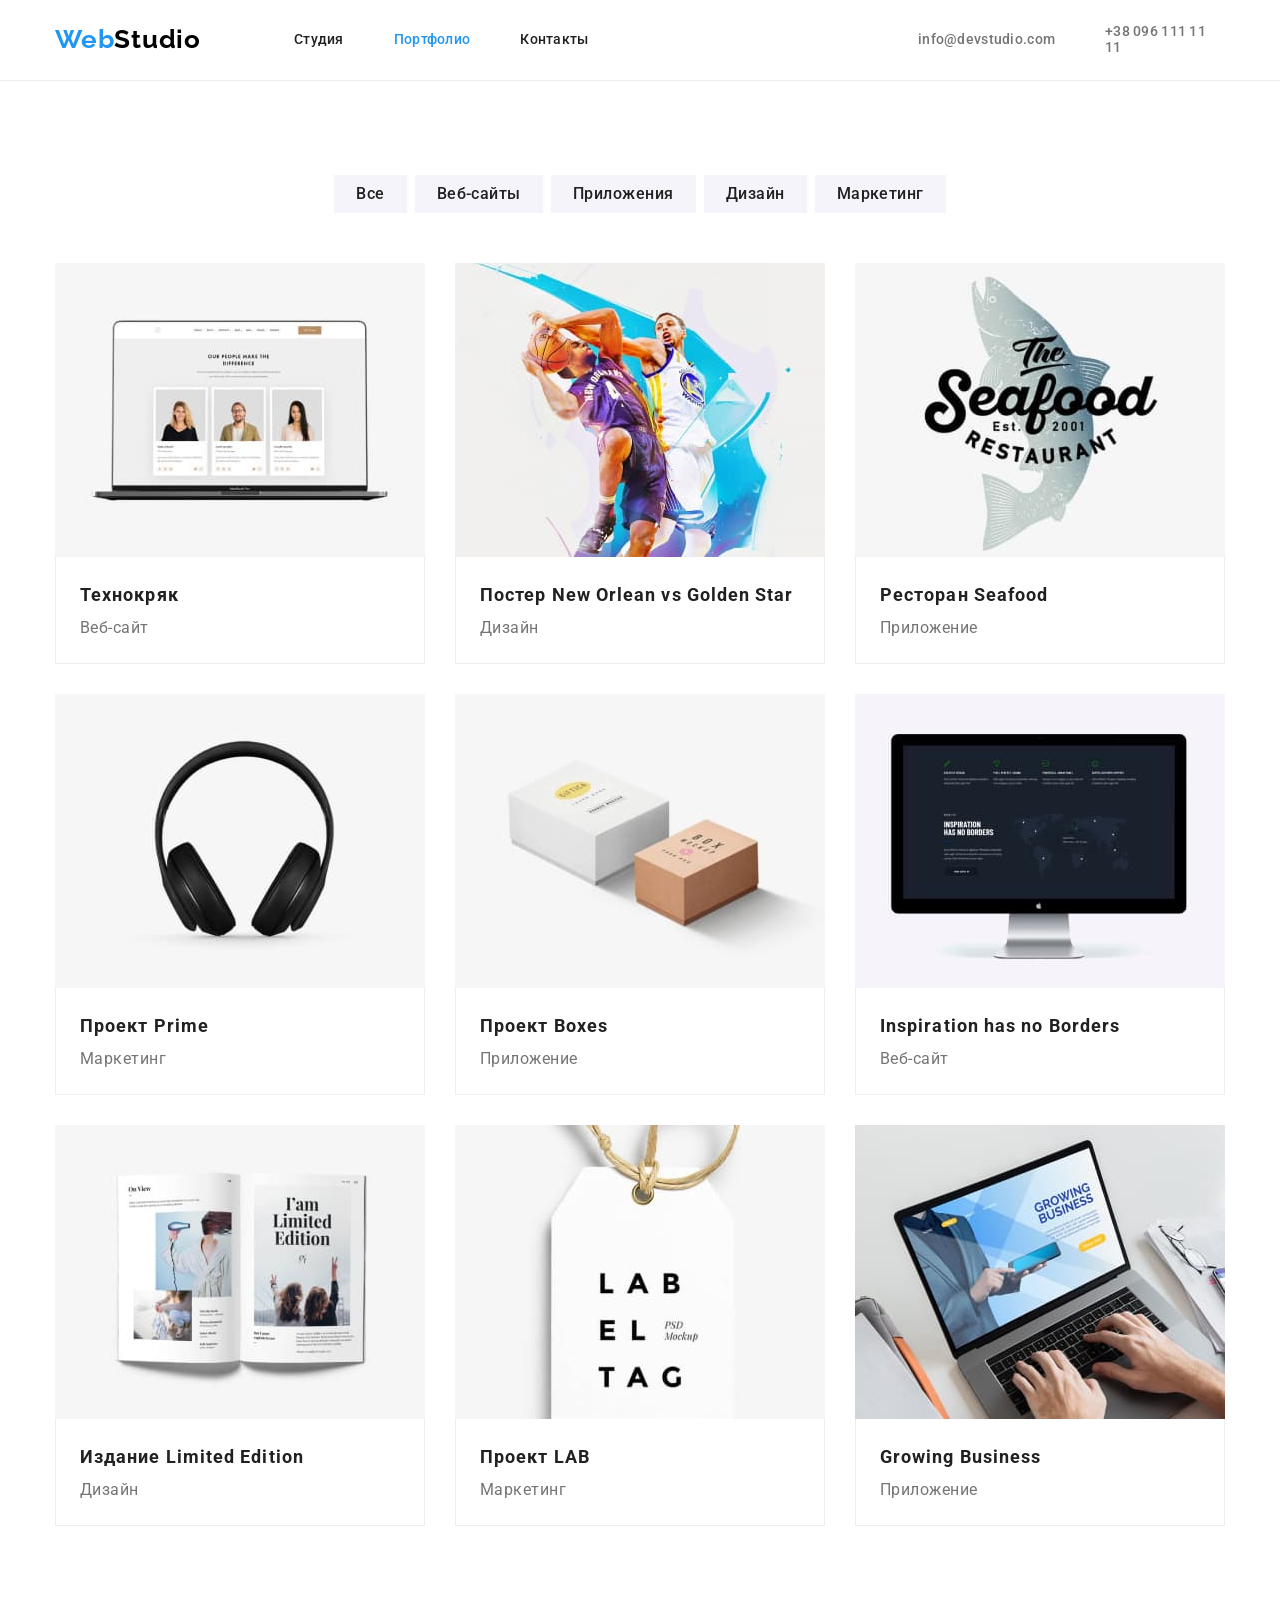
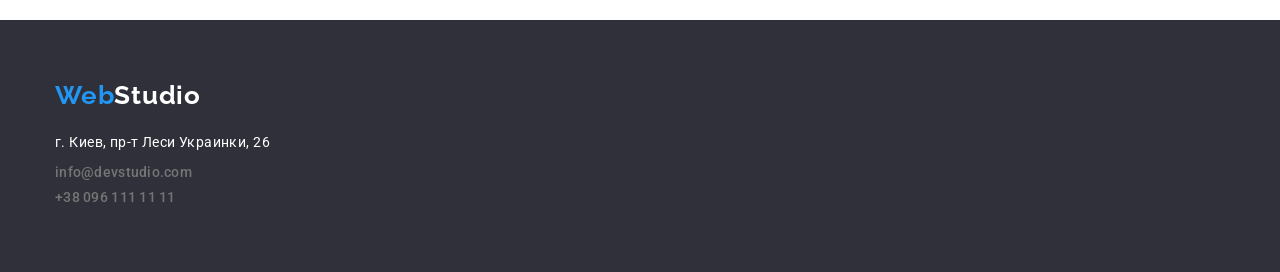
==== commit 4b1843f0: "hw-03 rev.2 edited index and portfolio" ====
--- a/portfolio.html
+++ b/portfolio.html
@@ -60,9 +60,7 @@
                     <li><button class="portfolio-btn" type="button">Дизайн</button></li>
                     <li><button class="portfolio-btn" type="button">Маркетинг</button></li>
                 </ul>
-            </div>
-            <!-- список проектів : -->
-            <div class="container">
+                <!-- список проектів : -->            
                 <ul class="portfolio-list list">
                     <li class="portfolio-item">
                         <a class="link" href="">
@@ -155,7 +153,7 @@
             <a class="logo-color-first logo link" href="/">Web<span class="logo-color-footer logo">Studio</span></a>
             <address class="address-text">
                 <!-- зворотний звязок: -->
-                <ul class="list">
+                <ul class="list list-address">
                     <li class="address-item"><a class="contact-address-link link"
                             href="https://www.google.com.ua/maps/place/%D0%B1%D1%83%D0%BB%D1%8C%D0%B2%D0%B0%D1%80+%D0%9B%D0%B5%D1%81%D1%96+%D0%A3%D0%BA%D1%80%D0%B0%D1%97%D0%BD%D0%BA%D0%B8,+26,+%D0%9A%D0%B8%D1%97%D0%B2,+02000/@50.4265841,30.5361971,17z/data=!3m1!4b1!4m5!3m4!1s0x40d4cf0e033ecbe9:0x57a4dffefec77da0!8m2!3d50.4265807!4d30.5383858">
                             г. Киев, пр-т Леси Украинки, 26</a></li>
--- a/css/styles.css
+++ b/css/styles.css
@@ -138,7 +138,8 @@
 /* ######################    section hero  whith button    ####################*/
 .section-button {
   background-color: var(--body-background-color-dark);
-  height: 600px;
+  padding: 200px 0px;
+  text-align: center;
 }
 .button-container {
   display: flex;
@@ -148,7 +149,7 @@
 }
 .main-title {
   width: 696px;
-  height: 120px;
+  margin 0 auto;
   font-weight: 900;
   font-size: 44px;
   line-height: 1.36;
@@ -156,17 +157,16 @@
   letter-spacing: 0.06em;
   text-transform: uppercase;
   color: var(--main-title-text-color);
-  margin-top: 104px;
 }
 .modal-btn {
   font-family: inherit;
   font-weight: bold;
   font-size: 16px;
   line-height: 1.87;
-  display: flex;
+  /* display: flex;
   align-items: center;
   justify-content: center;
-  text-align: center;
+  text-align: center; */
   letter-spacing: 0.06em;
   color: var(--main-title-text-color);
   background-color: var(--button-color);
@@ -184,7 +184,7 @@
 /* ######################    section  our qualities    ####################*/
 .qualities-list {
   display: flex;
-  margin-bottom: 94px;
+  /* margin-bottom: 94px; */
 }
 .qualities-item {
   display: block;
@@ -208,6 +208,11 @@
   letter-spacing: 0.03em;
   color: var(--secondary-text-color-light);
 }
+/* ###############################    section our work    ################ */
+.section-work {
+  padding-top: 0px;
+  padding-bottom: 94px;
+}
 .work-header {
   font-weight: bold;
   font-size: 36px;
@@ -238,6 +243,7 @@
 }
 .team-item {
   display: block;
+  background-color: #fff;
   box-shadow: 0px 1px 3px rgba(0, 0, 0, 0.12), 0px 1px 1px rgba(0, 0, 0, 0.14),
     0px 2px 1px rgba(0, 0, 0, 0.2);
   border-radius: 0px 0px 4px 4px;
@@ -288,6 +294,9 @@
 }
 .address-item {
   margin-bottom: 9px;
+}
+.list-address :last-child {
+  margin-bottom: 0px;
 }
 /* ################################################################ */
 /* ######################    portfolio  page    ####################*/
@@ -331,7 +340,6 @@
   display: flex;
   margin-right: 30px;
   margin-bottom: 30px;
-  border: 1px solid #eeeeee;
   width: 370px;
 }
 .portfolio-list :nth-last-child(-n + 3) {
@@ -342,6 +350,9 @@
 }
 .portfolio-item-footer {
   padding: 20px 24px;
+  border-left:  1px solid #eeeeee;
+  border-right:  1px solid #eeeeee;
+  border-bottom: 1px solid #eeeeee;
 }
 .portfolio-item-title {
   font-weight: bold;
